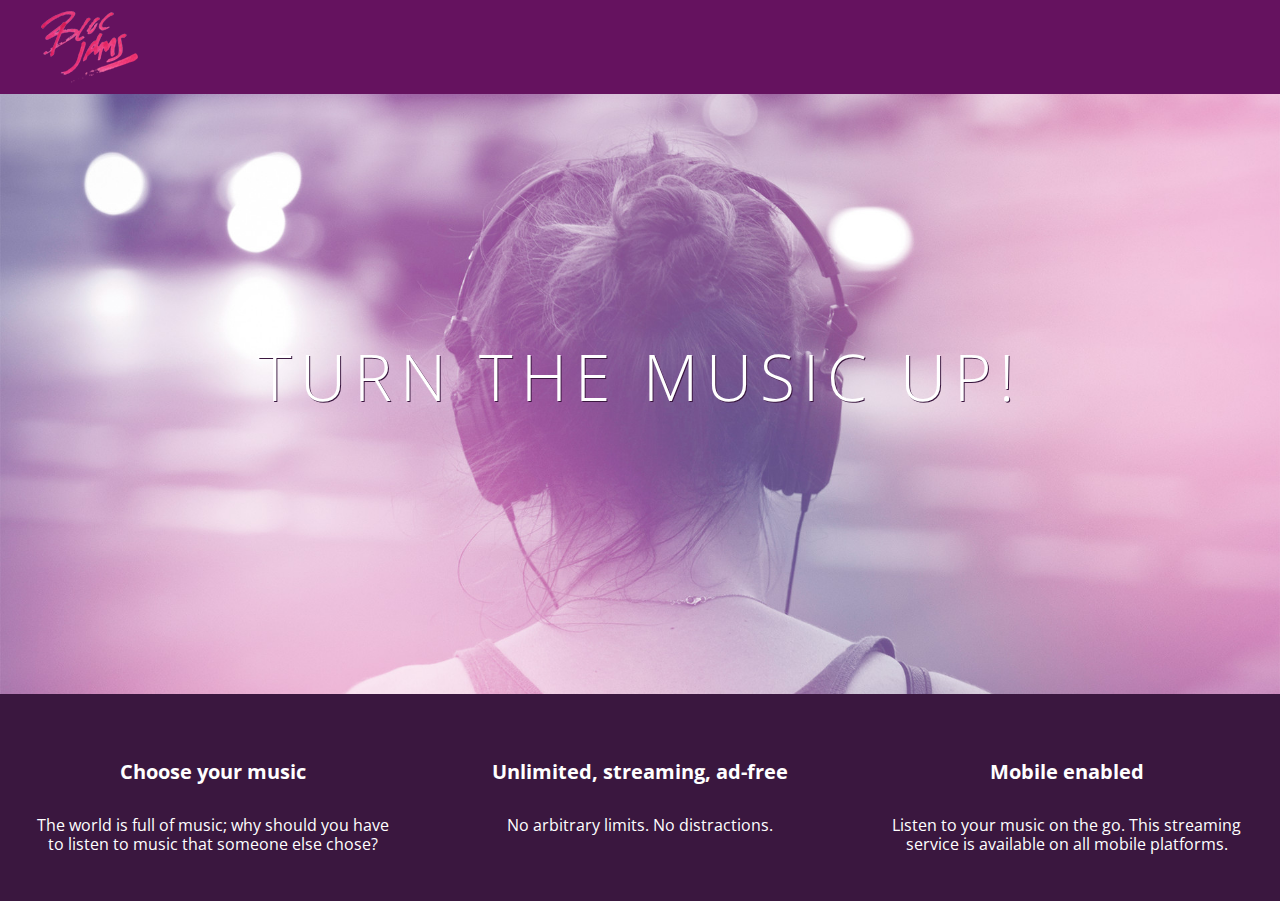
==== index.html @ de211d51 "add files" ====
<!DOCTYPE html>
<html>
    <head>
        <title>Bloc Jams</title>
        <link rel="stylesheet" type="text/css" href="http://fonts.googleapis.com/css?family=Open+Sans:400,800,600,700,300">
        <link rel="stylesheet" type="text/css" href="http://code.ionicframework.com/ionicons/2.0.1/css/ionicons.min.css"> 
            <! -- http://ionicons.com/ -->
        <link rel="stylesheet" type="text/css" href="styles/normalize.css">
        <link rel="stylesheet" type="text/css" href="styles/main.css">
    </head>
    <body class="landing">
        <nav class="navbar"> <! -- navigation bar -->
            <img src="assets/images/bloc_jams_logo.png" alt="bloc jams logo" class="logo">
        </nav>
        <section class="hero-content"> <! -- hero content -->
            <h1 class="hero-title">Turn the music up!</h1>
        </section>
        <section class="selling-points"><! -- selling points -->
           <div class="point">
                <span class="ion-music-note"></span>
                <h5 class="point-title">Choose your music</h5>
                <p class="point-description">The world is full of music; why should you have to listen to music that someone else chose?</p>
           </div>
           <div class="point">
               <span class="ion-radio-waves"></span>
               <h5 class="point-title">Unlimited, streaming, ad-free</h5>
               <p class="point-description">No arbitrary limits. No distractions.</p>
           </div>
           <div class="point">
               <span class="ion-iphone"></span>
               <h5 class="point-title">Mobile enabled</h5>
               <p class="point-description">Listen to your music on the go. This streaming service is available on all mobile platforms.</p>
           </div>
        </section>
    </body>
    
</html>
---- styles/main.css ----
html {
    height: 100%; /* makes sure our HTML takes up 100% of the browser window */
    font-size: 100%;
    
}

body {
    font-family: 'Open Sans'; 
    color: white;
    min-height: 100%; /* says the height of the body must be, at minimum, 100% of the window */
    margin: auto;
}

body.landing {
    background-color: rgb(58,23,63);
}

.navbar {
    padding: 0.5rem; /* "root em" relative unit b/c width of letter "m" */
    background-color: rgb(101,18,95);
}

.navbar .logo { /* descendant selector.*/
    position :relative; /* positioning will be explained in a resource */
    left: 2rem;
}

.hero-content {
    position: relative;
    min-height: 600px;
    background-image: url(../assets/images/bloc_jams_bg.jpg);
    background-repeat: no-repeat;
    background-position: center center;
    background-size: cover; /* background always covered by image */
    
}

.hero-content .hero-title {
    position: absolute;
    top: 40%;
    -webkit-transform: translateY(-50%);
    -moz-transform: translateY(-50%);
    -ms-transform: translateY(-50%);
    transform: translateY(-50%);
    width: 100%;
    text-align: center;
    font-size: 4rem;
    font-weight: 300;
    text-transform: uppercase;
    letter-spacing: 0.5rem;
    text-shadow: 1px 1px 0px rgb(58,23,63);
}

.selling-points {
    position: relative;
    display: table;
    width: 100%;
    -webkit-box-sizing: border-box;
    -moz-box-sizing: border-box;
    box-sizing: border-box; 
}

.point {
    display: table-cell;
    position: relative;
    width: 33.3%;
    padding: 2rem;
    text-align: center;
}

.point .point-title {
    font-size: 1.25rem;
}

.ion-music-note, .ion-radio-waves, .ion-iphone {
    color: rgb(233,50,177);
    font-size: 5rem;
}
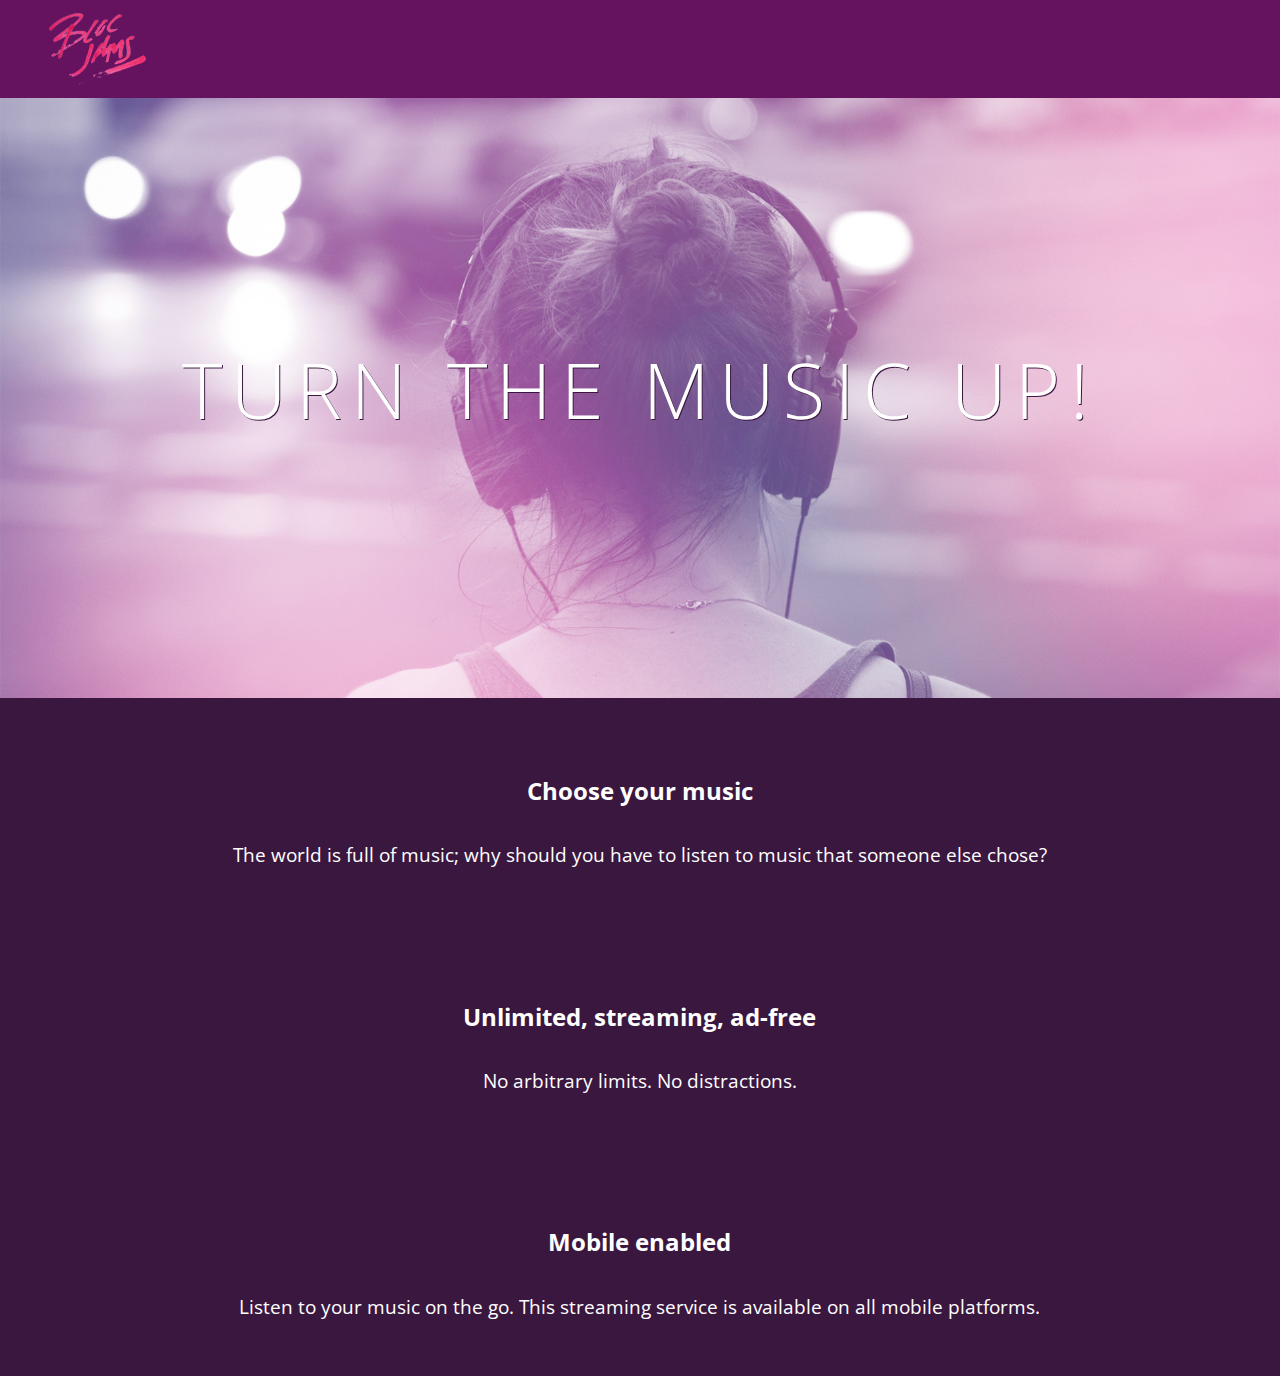
==== commit 4c738c0a: "new commit" ====
--- a/index.html
+++ b/index.html
@@ -2,11 +2,13 @@
 <html>
     <head>
         <title>Bloc Jams</title>
+        <meta name="viewport" content="width=device-width, initial-scale=1">
         <link rel="stylesheet" type="text/css" href="http://fonts.googleapis.com/css?family=Open+Sans:400,800,600,700,300">
         <link rel="stylesheet" type="text/css" href="http://code.ionicframework.com/ionicons/2.0.1/css/ionicons.min.css"> 
             <! -- http://ionicons.com/ -->
         <link rel="stylesheet" type="text/css" href="styles/normalize.css">
         <link rel="stylesheet" type="text/css" href="styles/main.css">
+        <link rel="stylesheet" type="text/css" href="styles/landing.css">
     </head>
     <body class="landing">
         <nav class="navbar"> <! -- navigation bar -->
@@ -15,7 +17,7 @@
         <section class="hero-content"> <! -- hero content -->
             <h1 class="hero-title">Turn the music up!</h1>
         </section>
-        <section class="selling-points"><! -- selling points -->
+        <section class="selling-points container"><! -- selling points -->
            <div class="point">
                 <span class="ion-music-note"></span>
                 <h5 class="point-title">Choose your music</h5>
--- a/styles/main.css
+++ b/styles/main.css
@@ -1,3 +1,9 @@
+*, *::before, *::after {
+    -moz-box-sizing: border-box;
+    -webkit-box-sizing: border-box;
+    box-sizing: border-box;
+}
+
 html {
     height: 100%; /* makes sure our HTML takes up 100% of the browser window */
     font-size: 100%;
@@ -11,9 +17,6 @@
     margin: auto;
 }
 
-body.landing {
-    background-color: rgb(58,23,63);
-}
 
 .navbar {
     padding: 0.5rem; /* "root em" relative unit b/c width of letter "m" */
@@ -25,54 +28,28 @@
     left: 2rem;
 }
 
-.hero-content {
-    position: relative;
-    min-height: 600px;
-    background-image: url(../assets/images/bloc_jams_bg.jpg);
-    background-repeat: no-repeat;
-    background-position: center center;
-    background-size: cover; /* background always covered by image */
-    
+.container {
+    margin: 0 auto;
+    max-width: 64rem;
 }
 
-.hero-content .hero-title {
-    position: absolute;
-    top: 40%;
-    -webkit-transform: translateY(-50%);
-    -moz-transform: translateY(-50%);
-    -ms-transform: translateY(-50%);
-    transform: translateY(-50%);
-    width: 100%;
-    text-align: center;
-    font-size: 4rem;
-    font-weight: 300;
-    text-transform: uppercase;
-    letter-spacing: 0.5rem;
-    text-shadow: 1px 1px 0px rgb(58,23,63);
+@media (min-width: 640px){ /* Medium and small screens (640px) */
+    html { font-size: 112%; }
+    .column {
+        float: left;
+        padding-left: 1rem;
+        padding-right: 1rem;
+        
+    }
+    .column.full { width: 100%; }
+    .column.two-thirds { width: 66.7%; }
+    .column.half { width: 50%; }
+    .column.third { width: 33.3%; }
+    .column.fourth { width: 25%; }
+    .column.flow-opposite { float: right; }
 }
 
-.selling-points {
-    position: relative;
-    display: table;
-    width: 100%;
-    -webkit-box-sizing: border-box;
-    -moz-box-sizing: border-box;
-    box-sizing: border-box; 
+@media (min-width: 1024px){ /* Large screens (1024px) */
+    html { font-size: 120%;}
 }
 
-.point {
-    display: table-cell;
-    position: relative;
-    width: 33.3%;
-    padding: 2rem;
-    text-align: center;
-}
-
-.point .point-title {
-    font-size: 1.25rem;
-}
-
-.ion-music-note, .ion-radio-waves, .ion-iphone {
-    color: rgb(233,50,177);
-    font-size: 5rem;
-}
--- a/styles/landing.css
+++ b/styles/landing.css
@@ -0,0 +1,48 @@
+ body.landing {
+     background-color: rgb(58,23,63);
+ }
+ 
+ .hero-content {
+     position: relative;
+     min-height: 600px;
+     background-image: url(../assets/images/bloc_jams_bg.jpg);
+     background-repeat: no-repeat;
+     background-position: center center;
+     background-size: cover;
+ }
+ 
+ .hero-content .hero-title {
+     position: absolute;
+     top: 40%;
+     -webkit-transform: translateY(-50%);
+     -moz-transform: translateY(-50%);
+     transform: translateY(-50%);
+     width: 100%;
+     text-align: center;
+     font-size: 4rem;
+     font-weight: 300;
+     text-transform: uppercase;
+     letter-spacing: 0.5rem;
+     text-shadow: 1px 1px 0px rgb(58,23,63);
+ }
+ 
+ .selling-points {
+     position: relative;
+ }
+ 
+ .point {
+     position: relative;
+     padding: 2rem;
+     text-align: center;
+ }
+ 
+ .point .point-title {
+     font-size: 1.25rem;
+ }
+ 
+ .ion-music-note,
+ .ion-radio-waves,
+ .ion-iphone {
+     color: rgb(233,50,117);
+     font-size: 5rem;
+ }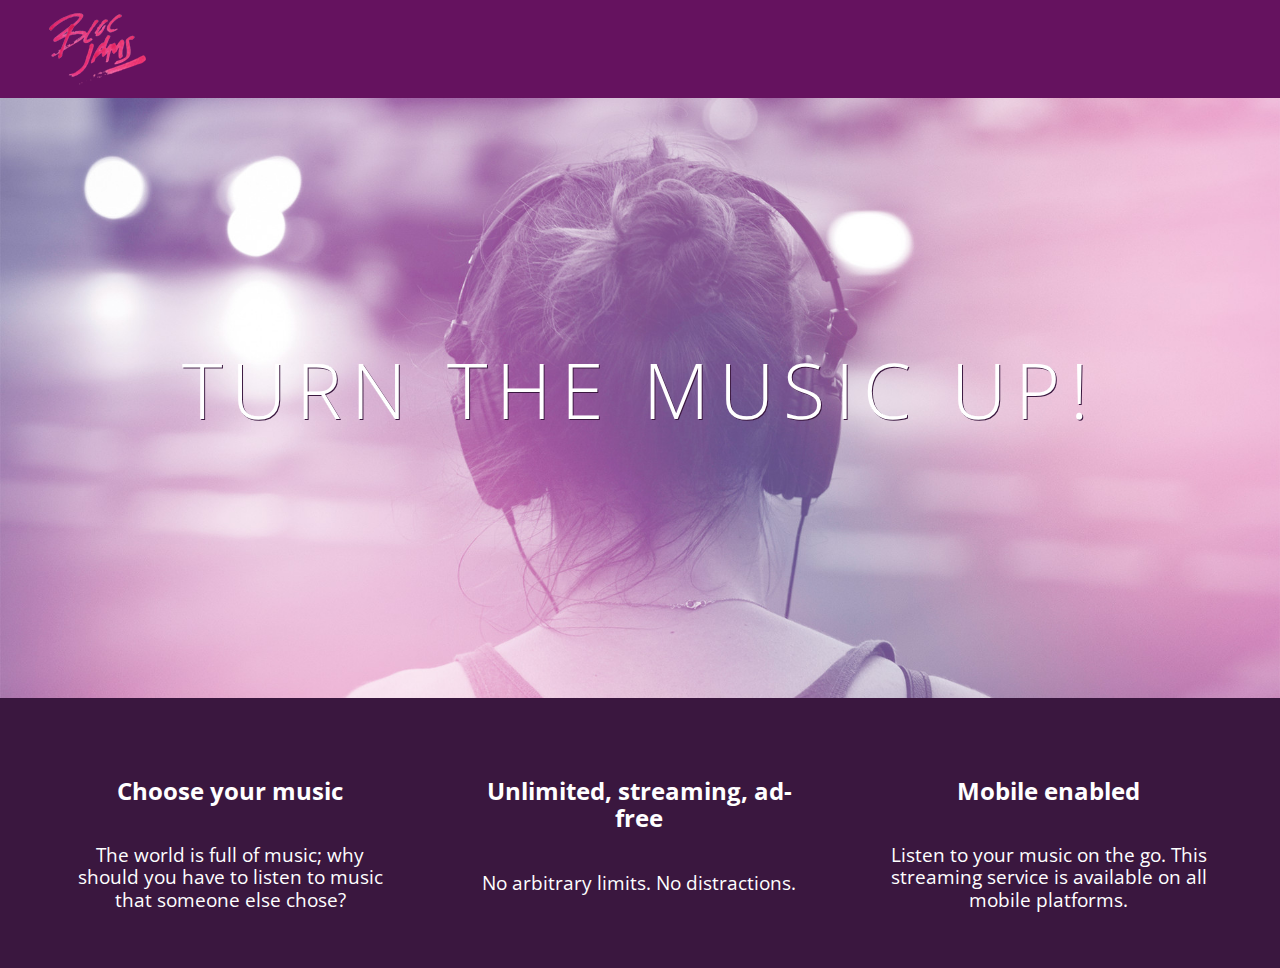
==== commit 4a656250: "commit" ====
--- a/index.html
+++ b/index.html
@@ -17,18 +17,18 @@
         <section class="hero-content"> <! -- hero content -->
             <h1 class="hero-title">Turn the music up!</h1>
         </section>
-        <section class="selling-points container"><! -- selling points -->
-           <div class="point">
+        <section class="selling-points container clearfix"><! -- selling points -->
+           <div class="point column third">
                 <span class="ion-music-note"></span>
                 <h5 class="point-title">Choose your music</h5>
                 <p class="point-description">The world is full of music; why should you have to listen to music that someone else chose?</p>
            </div>
-           <div class="point">
+           <div class="point column third">
                <span class="ion-radio-waves"></span>
                <h5 class="point-title">Unlimited, streaming, ad-free</h5>
                <p class="point-description">No arbitrary limits. No distractions.</p>
            </div>
-           <div class="point">
+           <div class="point column third">
                <span class="ion-iphone"></span>
                <h5 class="point-title">Mobile enabled</h5>
                <p class="point-description">Listen to your music on the go. This streaming service is available on all mobile platforms.</p>
--- a/styles/main.css
+++ b/styles/main.css
@@ -53,3 +53,11 @@
     html { font-size: 120%;}
 }
 
+.clearfix::before,
+.clearfix::after {
+    content: " ";
+    display: table;
+}
+
+.clearfix::after {
+    clear: both;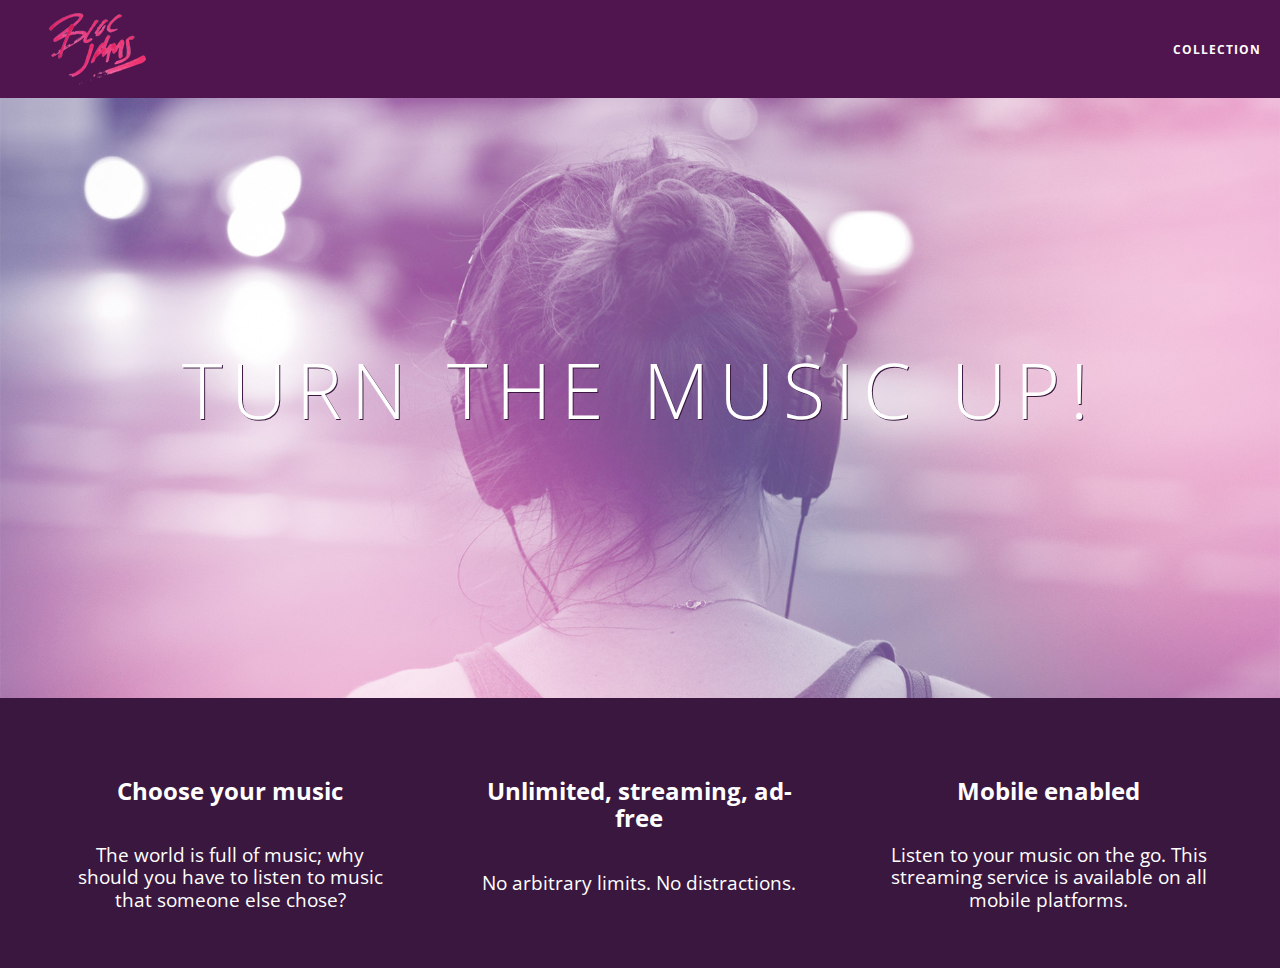
==== commit 804b0a29: "checkpoint 5 complete" ====
--- a/index.html
+++ b/index.html
@@ -12,7 +12,12 @@
     </head>
     <body class="landing">
         <nav class="navbar"> <! -- navigation bar -->
-            <img src="assets/images/bloc_jams_logo.png" alt="bloc jams logo" class="logo">
+            <a href="index.html" class="logo">
+                <img src="assets/images/bloc_jams_logo.png" alt="bloc jams logo">
+            </a>
+            <div class="links-container">
+                <a href="collection.html" class="navbar-link">collection</a>
+            </div>
         </nav>
         <section class="hero-content"> <! -- hero content -->
             <h1 class="hero-title">Turn the music up!</h1>
--- a/styles/main.css
+++ b/styles/main.css
@@ -19,14 +19,48 @@
 
 
 .navbar {
+    position: relative;
     padding: 0.5rem; /* "root em" relative unit b/c width of letter "m" */
-    background-color: rgb(101,18,95);
+    background-color: rgb(101,18,95,0.5); /* 4th value is opacity 0 invisible - 1 opaque */
+    z-index: 1;
 }
 
 .navbar .logo { /* descendant selector.*/
     position :relative; /* positioning will be explained in a resource */
     left: 2rem;
+    cursor: pointer; /* produces finger pointer icon when you hover over logo */
 }
+
+.navbar .links-container {
+    display: table;
+    position: absolute;
+    top: 0;
+    right: 0;
+    height: 100px;
+    color: white;
+    text-decoration: none;
+}
+
+.links-container .navbar-link {
+    display: table-cell;
+    position: relative;
+    height: 100%;
+    padding-left: 1rem;
+    padding-right: 1rem;
+    vertical-align: middle;
+    color: white;
+    font-size: 0.625rem;
+    letter-spacing: .05rem;
+    font-weight: 700;
+    text-transform: uppercase;
+    text-decoration: none;
+    cursor: pointer;
+}
+
+.links-container .navbar-link:hover {
+    color: rgb(233,50,117);
+}
+
 
 .container {
     margin: 0 auto;
@@ -60,4 +94,4 @@
 }
 
 .clearfix::after {
-    clear: both;+    clear: both; 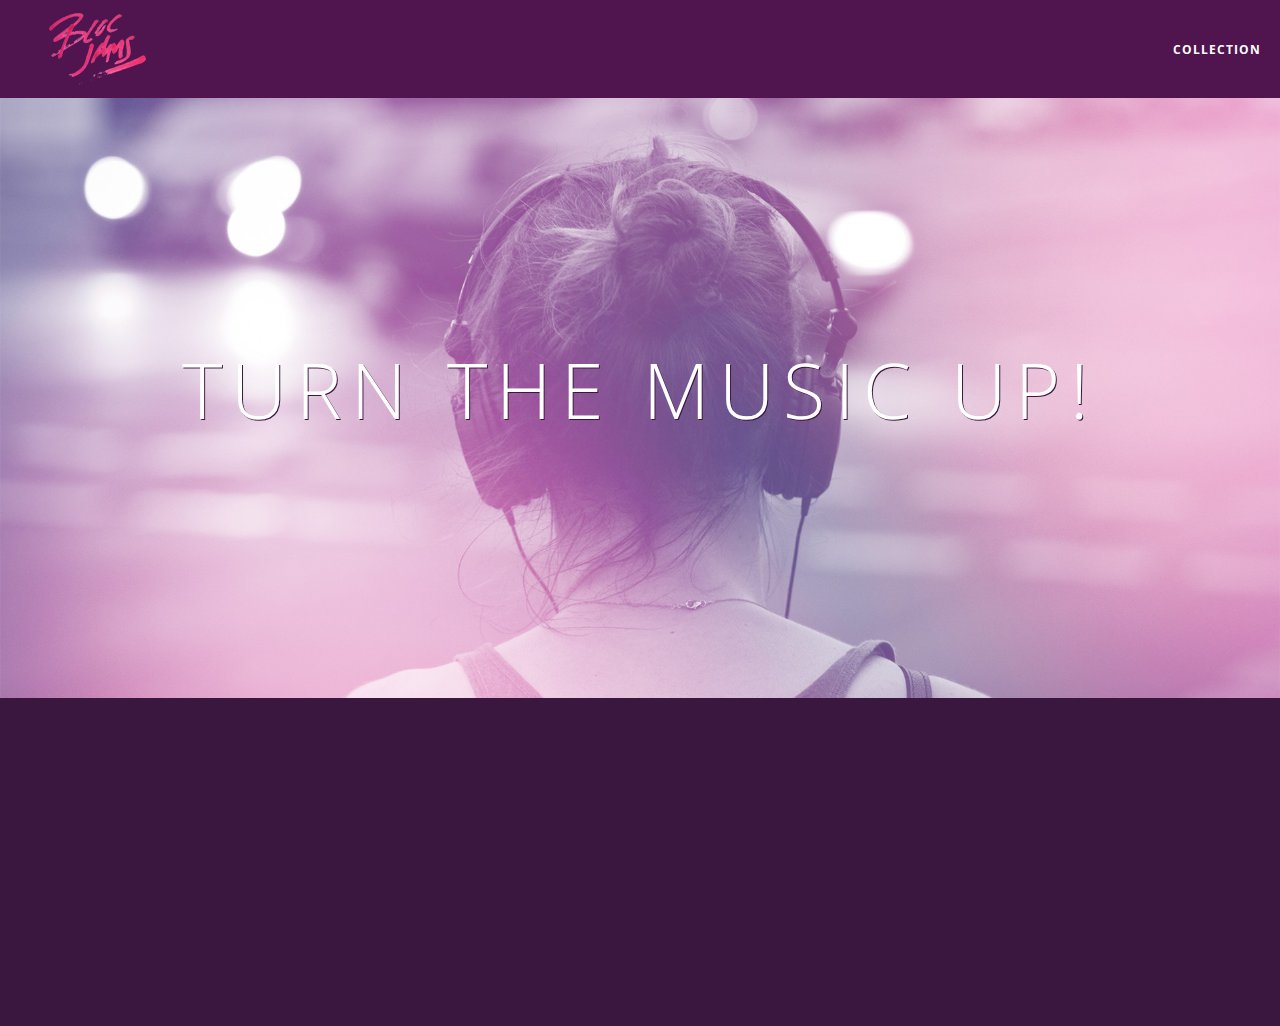
==== commit 825df5cb: "checkpoint-8" ====
--- a/index.html
+++ b/index.html
@@ -39,6 +39,7 @@
                <p class="point-description">Listen to your music on the go. This streaming service is available on all mobile platforms.</p>
            </div>
         </section>
+        <script src="scripts/landing.js"></script>
     </body>
     
 </html>--- a/styles/main.css
+++ b/styles/main.css
@@ -59,12 +59,22 @@
 
 .links-container .navbar-link:hover {
     color: rgb(233,50,117);
+    
+}
+
+.links-container .navbar-link:active {
+    color: rgb(233,50,117);
+    background-color: white;
 }
 
 
 .container {
     margin: 0 auto;
     max-width: 64rem;
+}
+
+.container.narrow {
+    max-width: 56rem;
 }
 
 @media (min-width: 640px){ /* Medium and small screens (640px) */
--- a/styles/landing.css
+++ b/styles/landing.css
@@ -34,6 +34,16 @@
      position: relative;
      padding: 2rem;
      text-align: center;
+     opacity: 0;
+     -webkit-transform: scaleX(0.9) translateY(3rem);
+     -moz-transform: scaleX(0.9) translateY(3rem);
+     transform: scaleX(0.9) translateY(3rem);
+     -webkit-transition: all 0.25s ease-in-out;
+     -moz-transition: all 0.25s ease-in-out;
+     transition: all 0.25s ease-in-out;
+     -webkit-transition-delay: 0.2s;
+     -moz-transition-delay: 0.2s;
+     transition-delay: 0.2s;
  }
  
  .point .point-title {
